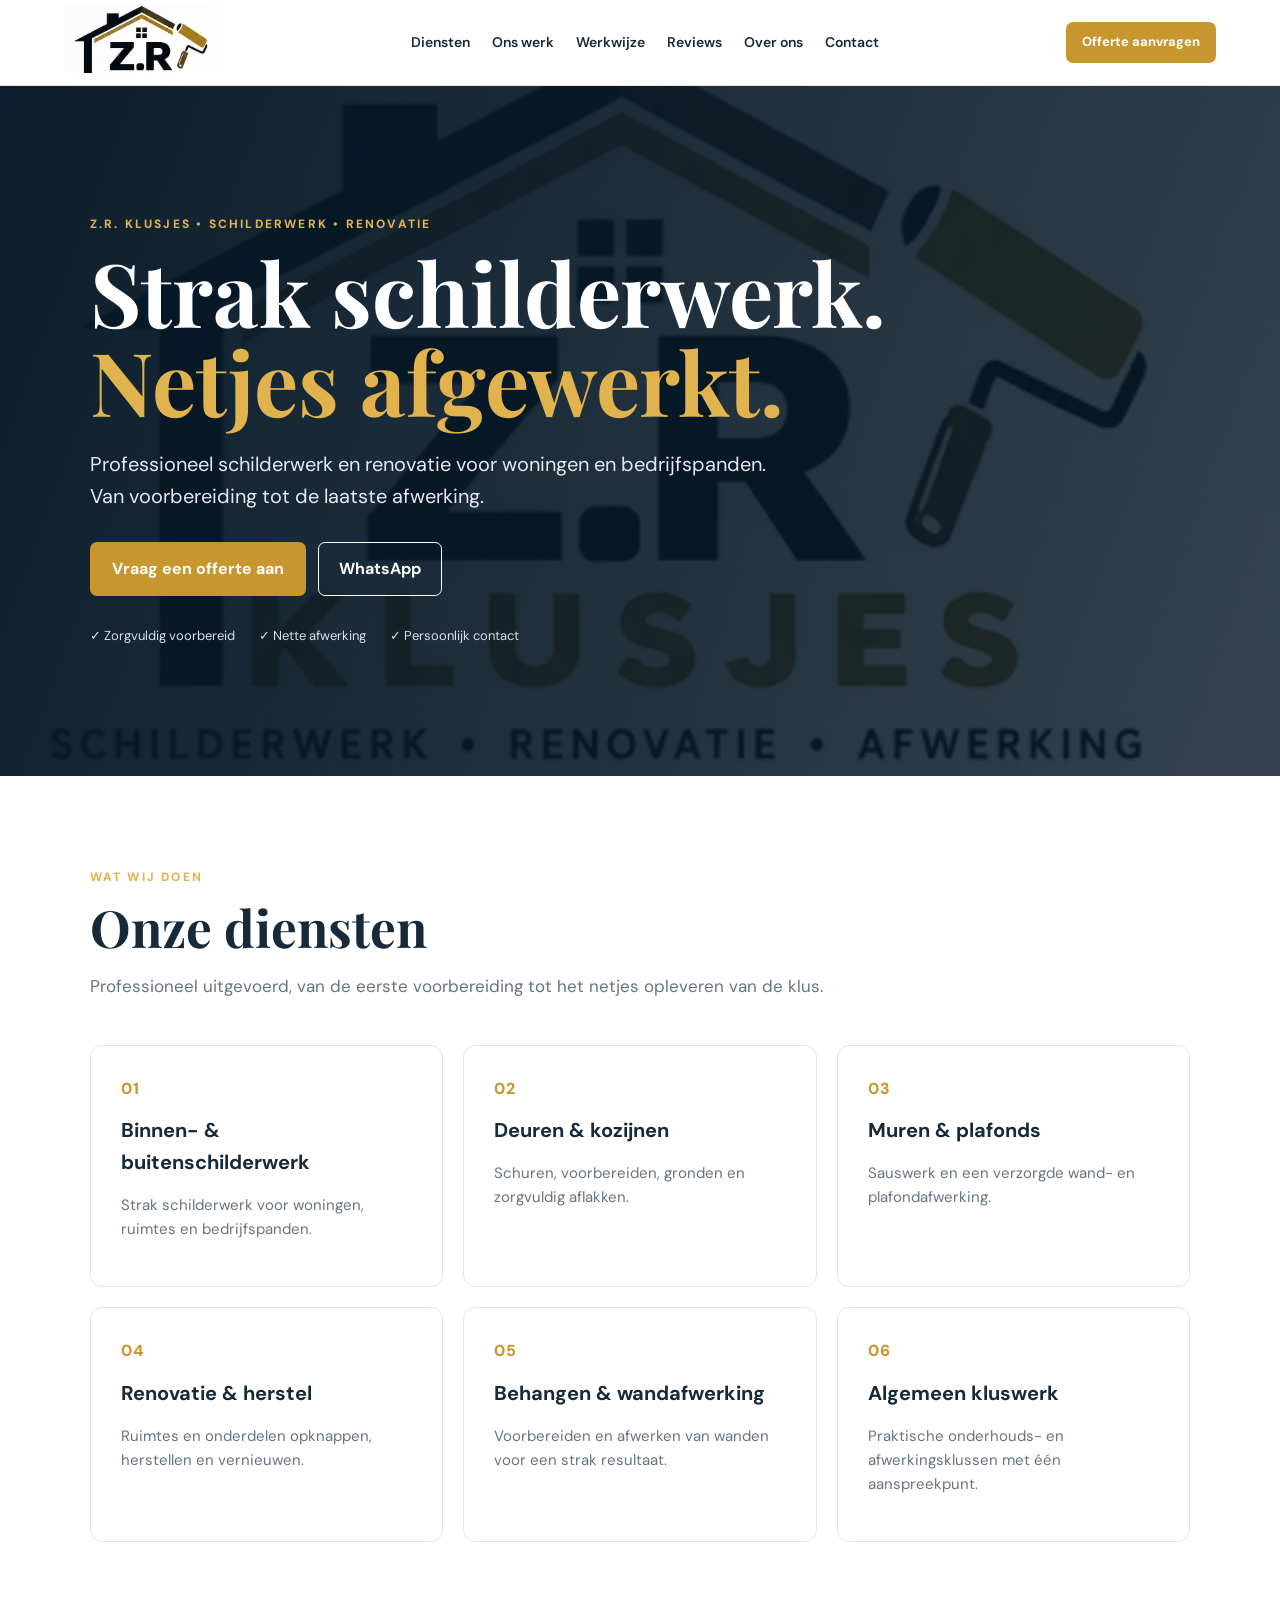
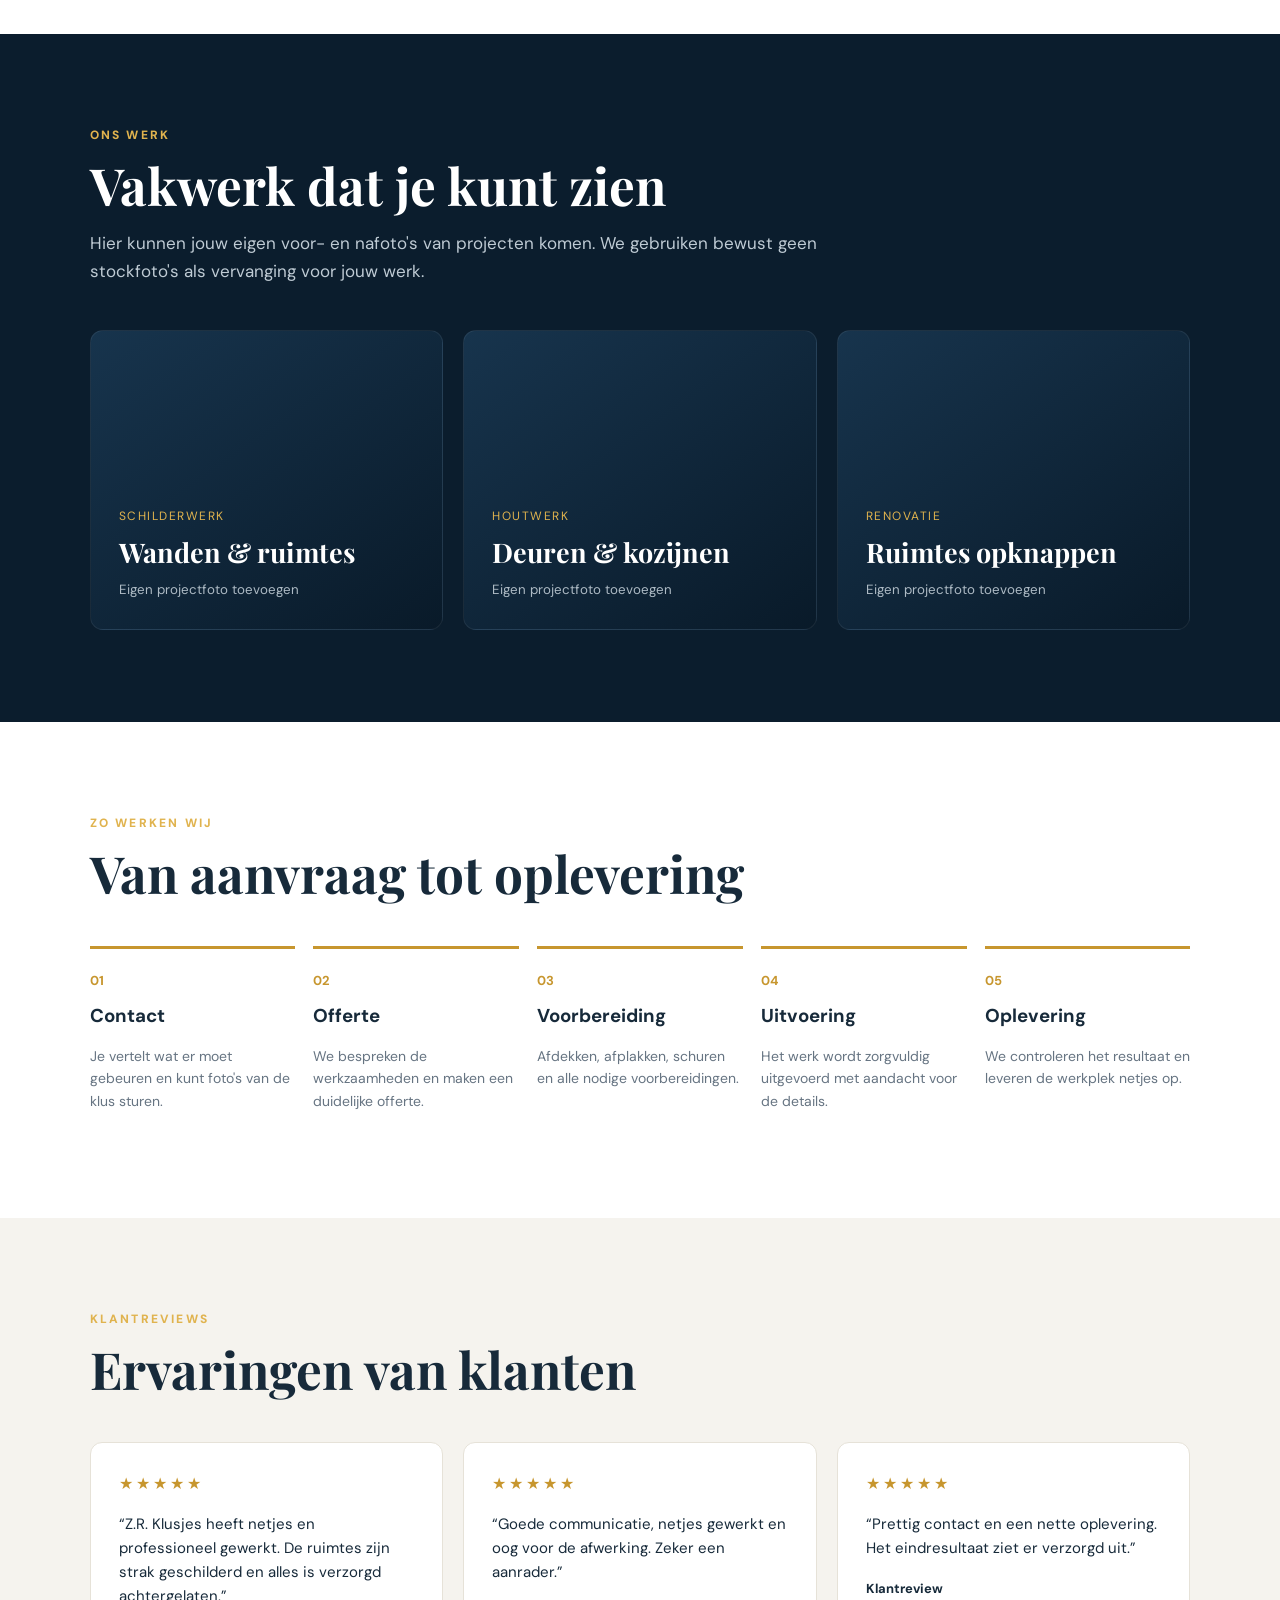
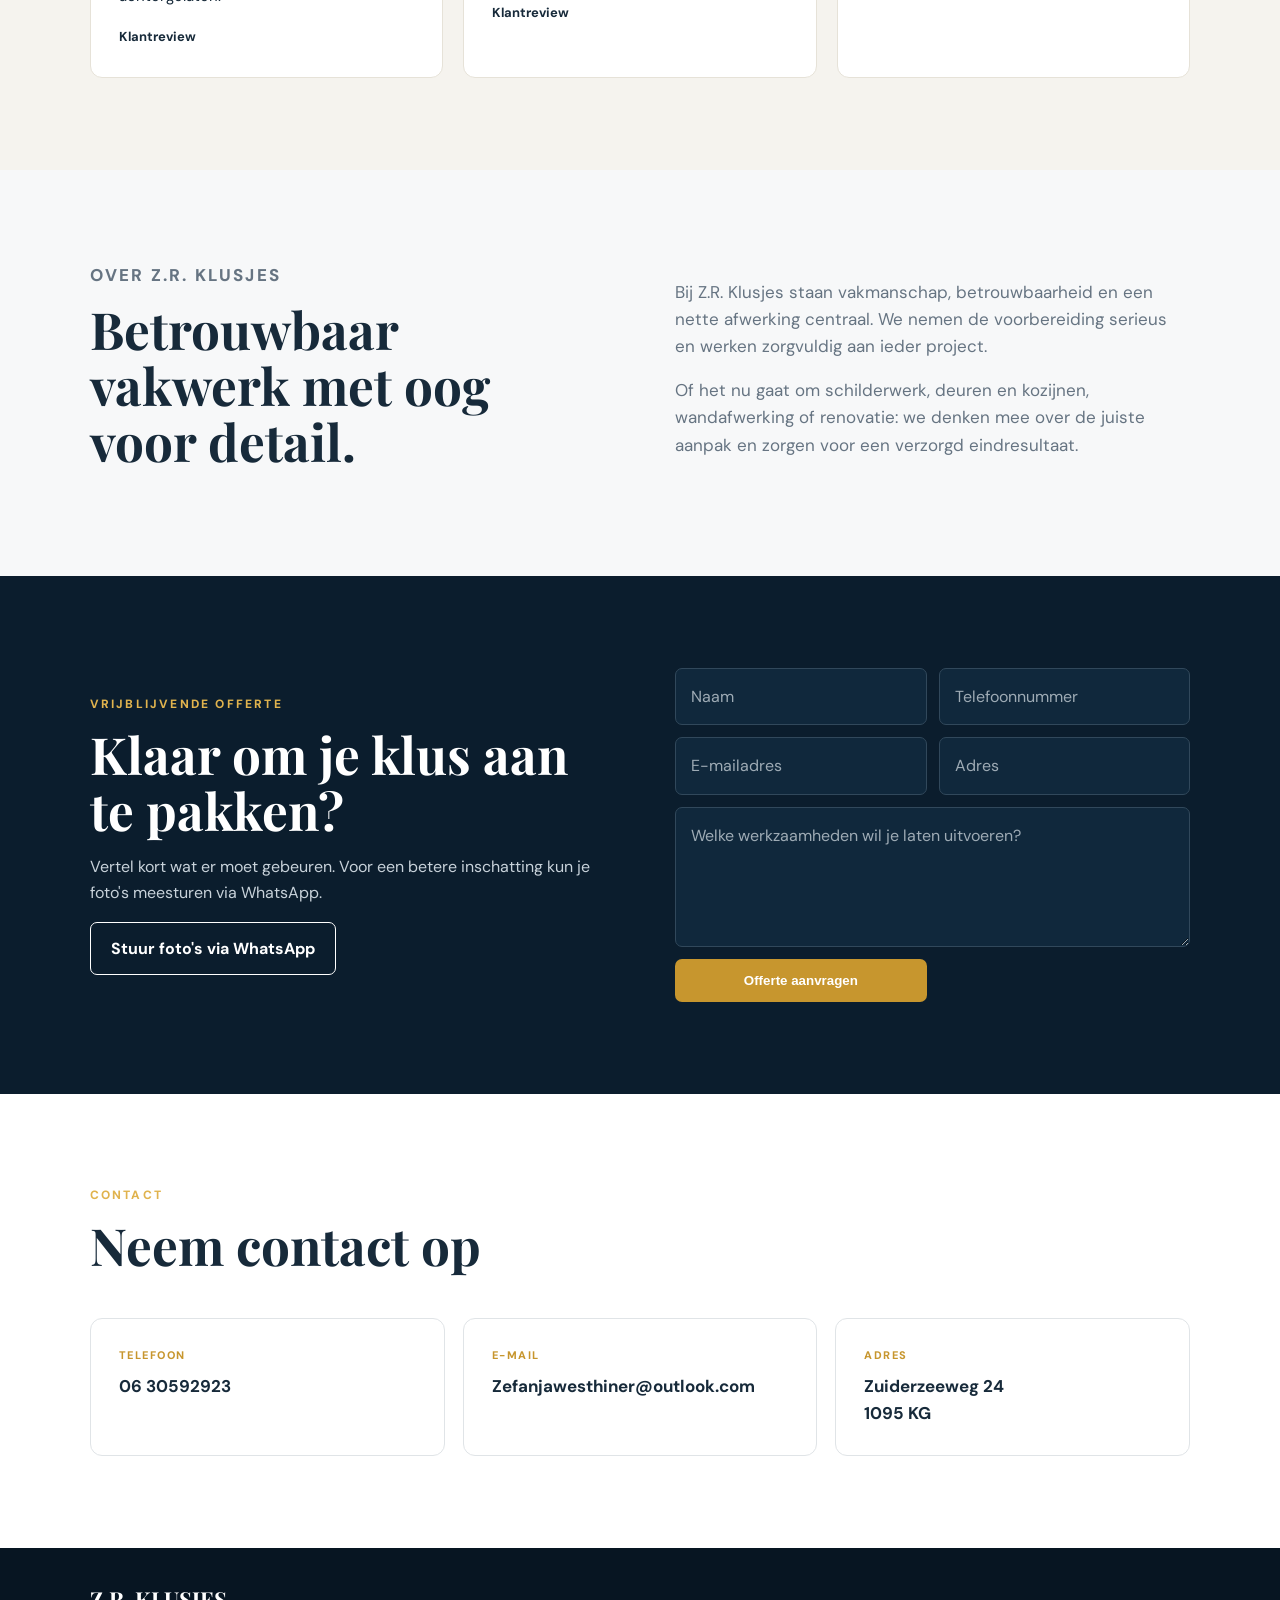
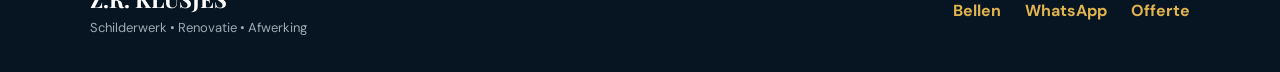
==== index 2.html @ 33955f21 "Add files via upload" ====
<!-- NIEUWE ZR KLUSJES WEBSITE 20-09-2026 -->
<!doctype html>
<html lang="nl">
<head>
<meta charset="utf-8">
<meta name="viewport" content="width=device-width, initial-scale=1">
<title>title>TEST ZR KLUSJES 12345</title</title>
<meta name="description" content="Z.R. Klusjes – professioneel schilderwerk, renovatie en afwerking. Vraag vrijblijvend een offerte aan.">
<link rel="stylesheet" href="styles.css">
</head>
<body>
<header class="header">
  <a class="logo" href="#home"><img src="logo-zr-klusjes.jpg" alt="Z.R. Klusjes"></a>
  <nav>
    <a href="#diensten">Diensten</a><a href="#werk">Ons werk</a><a href="#werkwijze">Werkwijze</a><a href="#reviews">Reviews</a><a href="#over">Over ons</a><a href="#contact">Contact</a>
  </nav>
  <a class="gold-btn small" href="#offerte">Offerte aanvragen</a>
</header>

<main>
<section id="home" class="hero">
  <div class="hero-overlay"></div>
  <div class="hero-content">
    <p class="kicker">Z.R. KLUSJES • SCHILDERWERK • RENOVATIE</p>
    <h1>Strak schilderwerk.<br><span>Netjes afgewerkt.</span></h1>
    <p class="lead">Professioneel schilderwerk en renovatie voor woningen en bedrijfspanden. Van voorbereiding tot de laatste afwerking.</p>
    <div class="buttons"><a class="gold-btn" href="#offerte">Vraag een offerte aan</a><a class="outline-btn" href="https://wa.me/31630592923">WhatsApp</a></div>
    <div class="trust"><span>✓ Zorgvuldig voorbereid</span><span>✓ Nette afwerking</span><span>✓ Persoonlijk contact</span></div>
  </div>
</section>

<section id="diensten" class="section">
  <div class="heading"><p class="kicker">WAT WIJ DOEN</p><h2>Onze diensten</h2><p>Professioneel uitgevoerd, van de eerste voorbereiding tot het netjes opleveren van de klus.</p></div>
  <div class="service-grid">
    <article><div class="service-icon">01</div><h3>Binnen- & buitenschilderwerk</h3><p>Strak schilderwerk voor woningen, ruimtes en bedrijfspanden.</p></article>
    <article><div class="service-icon">02</div><h3>Deuren & kozijnen</h3><p>Schuren, voorbereiden, gronden en zorgvuldig aflakken.</p></article>
    <article><div class="service-icon">03</div><h3>Muren & plafonds</h3><p>Sauswerk en een verzorgde wand- en plafondafwerking.</p></article>
    <article><div class="service-icon">04</div><h3>Renovatie & herstel</h3><p>Ruimtes en onderdelen opknappen, herstellen en vernieuwen.</p></article>
    <article><div class="service-icon">05</div><h3>Behangen & wandafwerking</h3><p>Voorbereiden en afwerken van wanden voor een strak resultaat.</p></article>
    <article><div class="service-icon">06</div><h3>Algemeen kluswerk</h3><p>Praktische onderhouds- en afwerkingsklussen met één aanspreekpunt.</p></article>
  </div>
</section>

<section id="werk" class="section dark">
  <div class="heading"><p class="kicker">ONS WERK</p><h2>Vakwerk dat je kunt zien</h2><p>Hier kunnen jouw eigen voor- en nafoto's van projecten komen. We gebruiken bewust geen stockfoto's als vervanging voor jouw werk.</p></div>
  <div class="portfolio">
    <div class="portfolio-card"><span>Schilderwerk</span><b>Wanden & ruimtes</b><small>Eigen projectfoto toevoegen</small></div>
    <div class="portfolio-card"><span>Houtwerk</span><b>Deuren & kozijnen</b><small>Eigen projectfoto toevoegen</small></div>
    <div class="portfolio-card"><span>Renovatie</span><b>Ruimtes opknappen</b><small>Eigen projectfoto toevoegen</small></div>
  </div>
</section>

<section id="werkwijze" class="section">
  <div class="heading"><p class="kicker">ZO WERKEN WIJ</p><h2>Van aanvraag tot oplevering</h2></div>
  <div class="steps">
    <div><b>01</b><h3>Contact</h3><p>Je vertelt wat er moet gebeuren en kunt foto's van de klus sturen.</p></div>
    <div><b>02</b><h3>Offerte</h3><p>We bespreken de werkzaamheden en maken een duidelijke offerte.</p></div>
    <div><b>03</b><h3>Voorbereiding</h3><p>Afdekken, afplakken, schuren en alle nodige voorbereidingen.</p></div>
    <div><b>04</b><h3>Uitvoering</h3><p>Het werk wordt zorgvuldig uitgevoerd met aandacht voor de details.</p></div>
    <div><b>05</b><h3>Oplevering</h3><p>We controleren het resultaat en leveren de werkplek netjes op.</p></div>
  </div>
</section>

<section id="reviews" class="section reviews">
  <div class="heading"><p class="kicker">KLANTREVIEWS</p><h2>Ervaringen van klanten</h2></div>
  <div class="review-grid">
    <blockquote><div class="stars">★★★★★</div><p>“Z.R. Klusjes heeft netjes en professioneel gewerkt. De ruimtes zijn strak geschilderd en alles is verzorgd achtergelaten.”</p><strong>Klantreview</strong></blockquote>
    <blockquote><div class="stars">★★★★★</div><p>“Goede communicatie, netjes gewerkt en oog voor de afwerking. Zeker een aanrader.”</p><strong>Klantreview</strong></blockquote>
    <blockquote><div class="stars">★★★★★</div><p>“Prettig contact en een nette oplevering. Het eindresultaat ziet er verzorgd uit.”</p><strong>Klantreview</strong></blockquote>
  </div>
</section>

<section id="over" class="section about">
  <div><p class="kicker">OVER Z.R. KLUSJES</p><h2>Betrouwbaar vakwerk met oog voor detail.</h2></div>
  <div><p>Bij Z.R. Klusjes staan vakmanschap, betrouwbaarheid en een nette afwerking centraal. We nemen de voorbereiding serieus en werken zorgvuldig aan ieder project.</p><p>Of het nu gaat om schilderwerk, deuren en kozijnen, wandafwerking of renovatie: we denken mee over de juiste aanpak en zorgen voor een verzorgd eindresultaat.</p></div>
</section>

<section id="offerte" class="section quote">
  <div class="quote-inner">
    <div><p class="kicker">VRIJBLIJVENDE OFFERTE</p><h2>Klaar om je klus aan te pakken?</h2><p>Vertel kort wat er moet gebeuren. Voor een betere inschatting kun je foto's meesturen via WhatsApp.</p><a class="outline-btn" href="https://wa.me/31630592923">Stuur foto's via WhatsApp</a></div>
    <form id="quoteForm">
      <input name="naam" placeholder="Naam" required><input name="telefoon" placeholder="Telefoonnummer" required>
      <input name="email" type="email" placeholder="E-mailadres"><input name="adres" placeholder="Adres">
      <textarea name="werk" placeholder="Welke werkzaamheden wil je laten uitvoeren?" required></textarea>
      <button class="gold-btn" type="submit">Offerte aanvragen</button>
    </form>
  </div>
</section>

<section id="contact" class="section contact">
  <div class="heading"><p class="kicker">CONTACT</p><h2>Neem contact op</h2></div>
  <div class="contact-grid">
    <a href="tel:0630592923"><span>TELEFOON</span><b>06 30592923</b></a>
    <a href="mailto:Zefanjawesthiner@outlook.com"><span>E-MAIL</span><b>Zefanjawesthiner@outlook.com</b></a>
    <div><span>ADRES</span><b>Zuiderzeeweg 24<br>1095 KG</b></div>
  </div>
</section>
</main>

<footer><div><strong>Z.R. KLUSJES</strong><span>Schilderwerk • Renovatie • Afwerking</span></div><div><a href="tel:0630592923">Bellen</a><a href="https://wa.me/31630592923">WhatsApp</a><a href="#offerte">Offerte</a></div></footer>
<script>
document.getElementById('quoteForm').addEventListener('submit', function(e){
 e.preventDefault(); const f=new FormData(this);
 const body=encodeURIComponent('Naam: '+f.get('naam')+'\nTelefoon: '+f.get('telefoon')+'\nE-mail: '+f.get('email')+'\nAdres: '+f.get('adres')+'\n\nWerkzaamheden:\n'+f.get('werk'));
 location.href='mailto:Zefanjawesthiner@outlook.com?subject='+encodeURIComponent('Offerte aanvraag - '+f.get('naam'))+'&body='+body;
});
</script>
</body></html>
---- styles.css ----
@import url('https://fonts.googleapis.com/css2?family=DM+Sans:wght@400;500;600;700&family=Playfair+Display:wght@600;700&display=swap');
:root{--navy:#0b1d2d;--navy2:#132d43;--gold:#c7962e;--gold2:#e0b34e;--cream:#f5f3ee;--text:#172a3a;--muted:#667482}
*{box-sizing:border-box}html{scroll-behavior:smooth}body{margin:0;color:var(--text);font-family:'DM Sans',Arial,sans-serif;line-height:1.6}a{color:inherit}
.header{position:sticky;top:0;z-index:20;height:86px;padding:8px 5%;display:flex;align-items:center;gap:28px;background:#fff;border-bottom:1px solid #e8e8e8}.logo img{width:160px;height:68px;object-fit:cover;object-position:left top;border-radius:6px}.header nav{display:flex;justify-content:center;gap:22px;flex:1}.header nav a{text-decoration:none;font-size:14px;font-weight:600}.gold-btn{display:inline-block;padding:14px 22px;border-radius:7px;background:var(--gold);color:#fff;text-decoration:none;font-weight:700;border:0;cursor:pointer}.gold-btn:hover{background:#af7f20}.gold-btn.small{padding:10px 16px;font-size:13px}.outline-btn{display:inline-block;padding:13px 20px;border:1px solid #fff;border-radius:7px;color:#fff;text-decoration:none;font-weight:700}
.hero{position:relative;min-height:690px;background:linear-gradient(110deg,rgba(7,25,40,.98),rgba(7,25,40,.82)),url('logo-zr-klusjes.jpg') center/cover;display:flex;align-items:center;padding:90px 7%;color:#fff}.hero-content{position:relative;max-width:850px}.kicker{font-size:12px;letter-spacing:2.2px;font-weight:800;color:var(--gold2);margin:0 0 12px}.hero h1{font-family:'Playfair Display',serif;font-size:clamp(50px,7vw,88px);line-height:1.02;margin:0 0 22px}.hero h1 span{color:var(--gold2)}.lead{font-size:20px;color:#e4e9ed;max-width:700px}.buttons{display:flex;gap:12px;margin:30px 0}.trust{display:flex;gap:24px;flex-wrap:wrap;color:#d8e0e6;font-size:13px}.section{padding:92px 7%}.heading{max-width:780px;margin-bottom:45px}.heading h2,.quote h2,.about h2{font-family:'Playfair Display',serif;font-size:clamp(36px,4vw,52px);line-height:1.1;margin:8px 0 14px}.heading>p:not(.kicker){color:var(--muted);font-size:17px}.service-grid{display:grid;grid-template-columns:repeat(3,1fr);gap:20px}.service-grid article{padding:30px;border:1px solid #e1e5e8;border-radius:12px;background:#fff;transition:.2s}.service-grid article:hover{transform:translateY(-4px);box-shadow:0 14px 35px #0b1d2d12}.service-icon{color:var(--gold);font-weight:800;letter-spacing:1px}.service-grid h3{font-size:20px;margin:13px 0 7px}.service-grid p{color:var(--muted);font-size:15px}.dark{background:var(--navy);color:#fff}.dark .heading>p:not(.kicker){color:#bfcbd4}.portfolio{display:grid;grid-template-columns:repeat(3,1fr);gap:20px}.portfolio-card{min-height:300px;padding:28px;border-radius:13px;background:linear-gradient(145deg,#17344d,#091a29);display:flex;flex-direction:column;justify-content:end;border:1px solid #ffffff12}.portfolio-card span{color:var(--gold2);font-size:12px;letter-spacing:1.5px;text-transform:uppercase}.portfolio-card b{font-family:'Playfair Display',serif;font-size:27px;margin:5px 0}.portfolio-card small{color:#aebbc5}.steps{display:grid;grid-template-columns:repeat(5,1fr);gap:18px}.steps div{border-top:3px solid var(--gold);padding-top:18px}.steps b{font-size:13px;color:var(--gold)}.steps h3{margin:8px 0}.steps p{font-size:14px;color:var(--muted)}.reviews{background:var(--cream)}.review-grid{display:grid;grid-template-columns:repeat(3,1fr);gap:20px}.review-grid blockquote{margin:0;background:#fff;padding:28px;border-radius:12px;border:1px solid #e6e2d8}.stars{color:var(--gold);letter-spacing:3px}.review-grid blockquote p{font-size:15px}.review-grid strong{font-size:13px}.about{background:#f7f8f9;display:grid;grid-template-columns:1fr 1fr;gap:70px}.about p{color:var(--muted);font-size:17px}.quote{background:var(--navy);color:#fff}.quote-inner{display:grid;grid-template-columns:1fr 1fr;gap:70px;align-items:center}.quote p:not(.kicker){color:#c8d2da}.quote form{display:grid;grid-template-columns:1fr 1fr;gap:12px}.quote input,.quote textarea{padding:15px;border:1px solid #31485b;background:#10283c;color:#fff;border-radius:7px;font:inherit}.quote textarea{grid-column:1/-1;min-height:140px}.quote input::placeholder,.quote textarea::placeholder{color:#9eabb5}.contact-grid{display:grid;grid-template-columns:repeat(3,1fr);gap:18px}.contact-grid>*{padding:28px;border:1px solid #e0e4e7;border-radius:12px;text-decoration:none}.contact-grid span{display:block;color:var(--gold);font-size:11px;font-weight:800;letter-spacing:1.5px;margin-bottom:8px}.contact-grid b{font-size:17px}footer{background:#071522;color:#fff;padding:34px 7%;display:flex;justify-content:space-between;align-items:center;gap:25px}footer strong{display:block;font-family:'Playfair Display',serif;font-size:22px}footer span{display:block;color:#9eabb5;font-size:13px}footer a{color:var(--gold2);text-decoration:none;margin-left:24px;font-weight:700}
@media(max-width:950px){.header{height:auto;flex-wrap:wrap;padding:9px 5%}.header nav{order:3;width:100%;overflow:auto;justify-content:flex-start;padding-bottom:5px}.service-grid,.portfolio,.review-grid{grid-template-columns:repeat(2,1fr)}.steps{grid-template-columns:repeat(3,1fr)}.about,.quote-inner{grid-template-columns:1fr}}
@media(max-width:620px){.header nav{gap:16px}.header nav a{font-size:13px;white-space:nowrap}.header .small{margin-left:auto}.hero{min-height:650px;padding:70px 6%}.hero h1{font-size:49px}.lead{font-size:17px}.buttons{flex-direction:column;align-items:flex-start}.service-grid,.portfolio,.review-grid,.steps,.contact-grid{grid-template-columns:1fr}.section{padding:65px 6%}.quote form{grid-template-columns:1fr}.quote textarea{grid-column:auto}footer{flex-direction:column;align-items:flex-start}footer a{margin-left:0;margin-right:18px}}
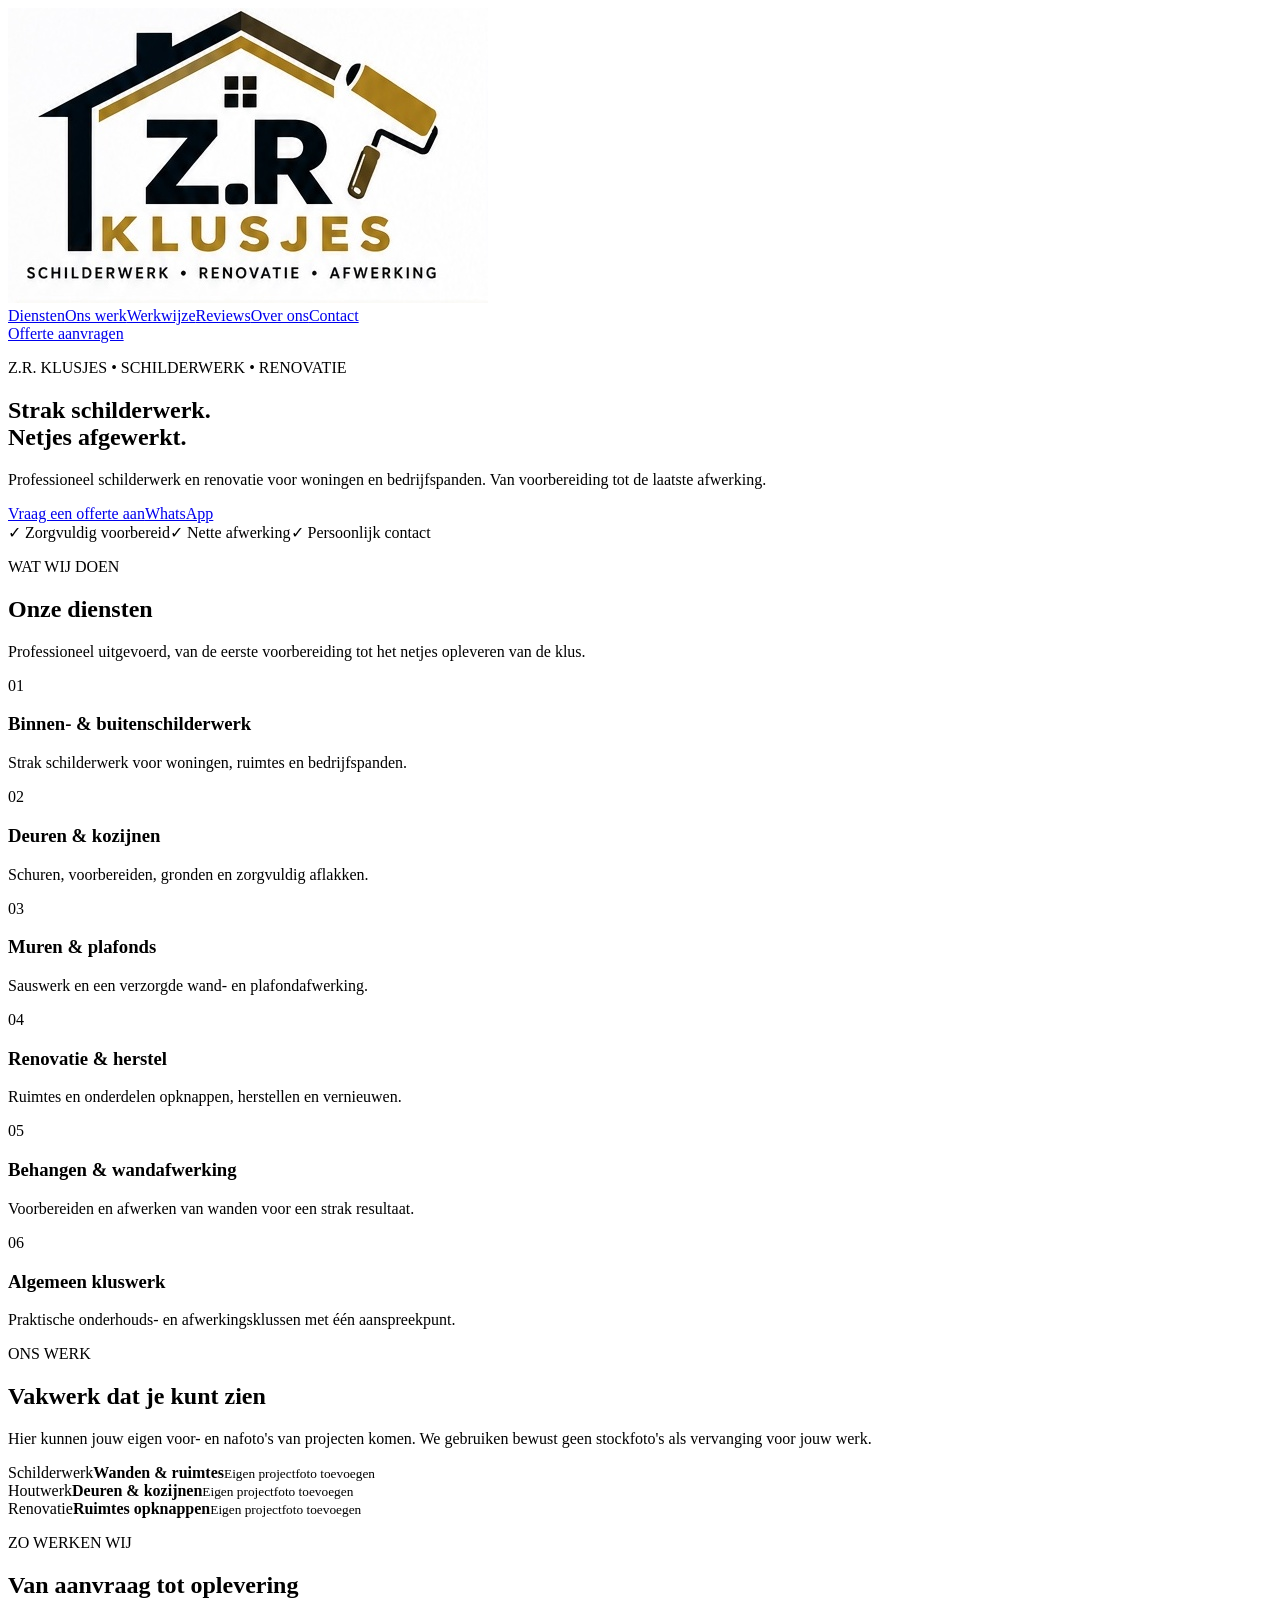
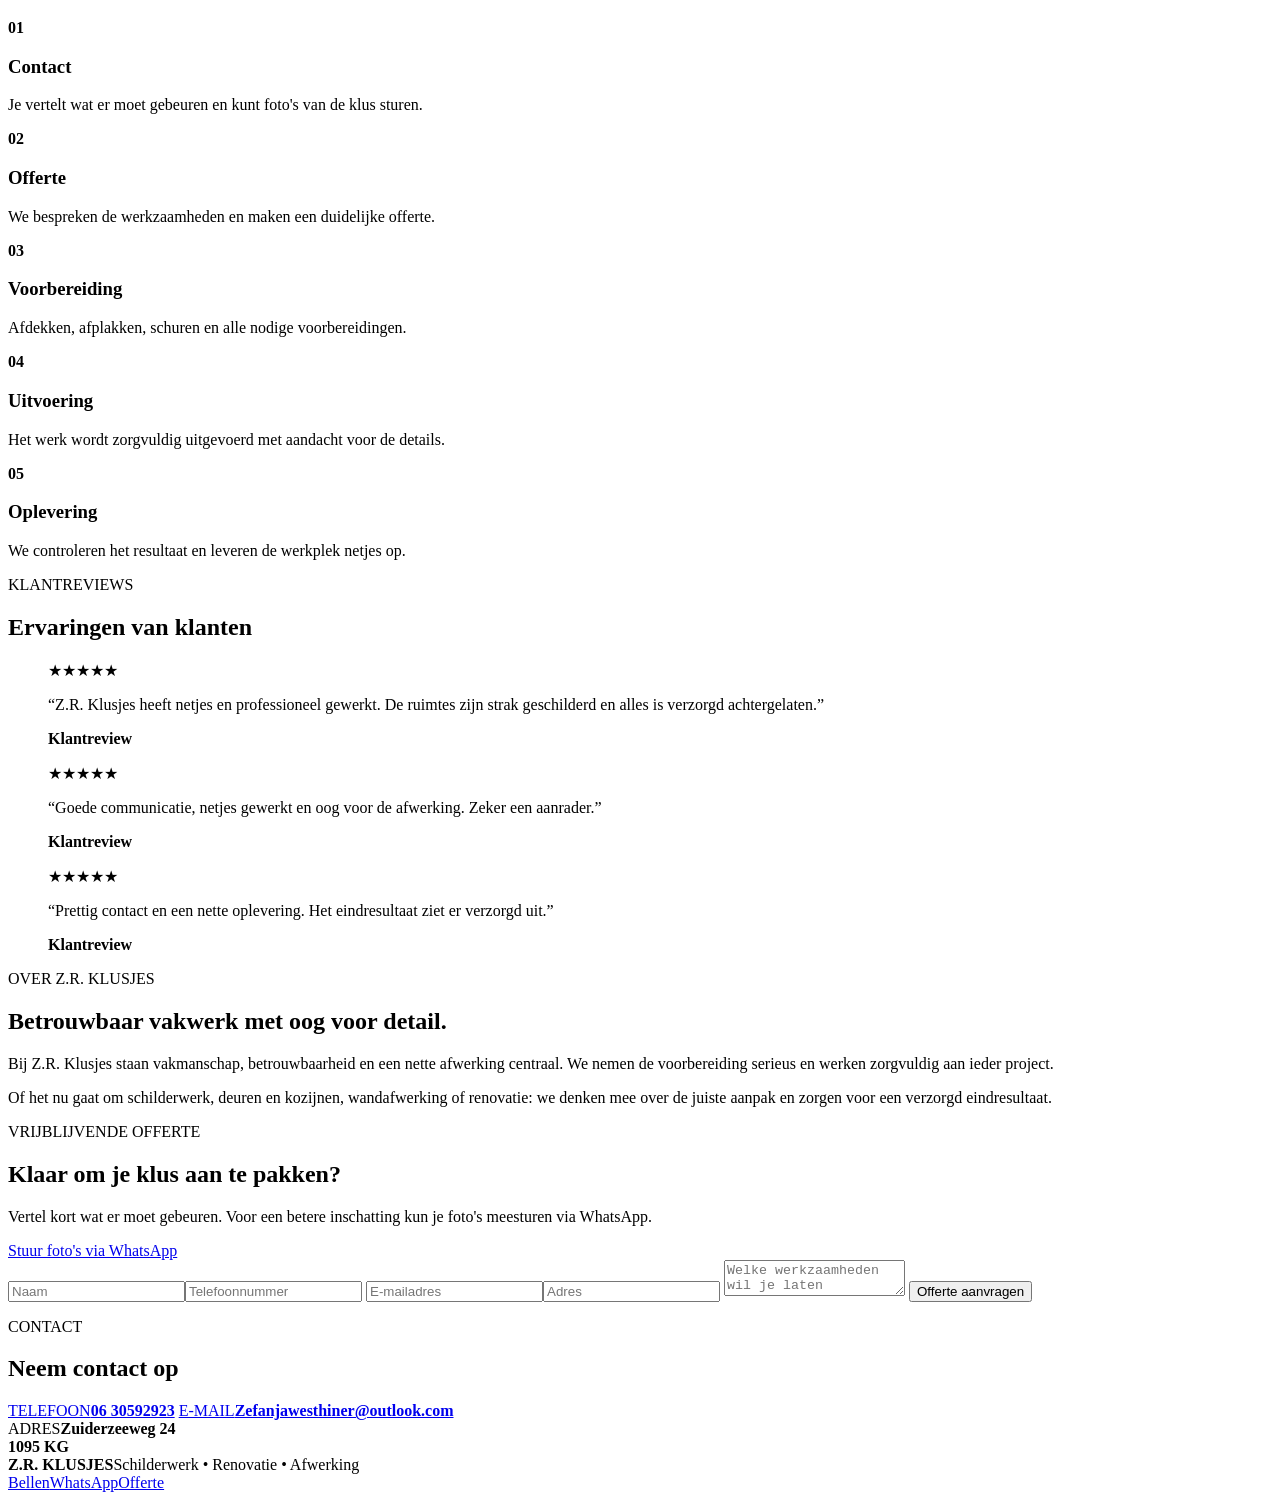
==== commit b35bde66: "Add files via upload" ====
(no text change in the page or its own stylesheets)
